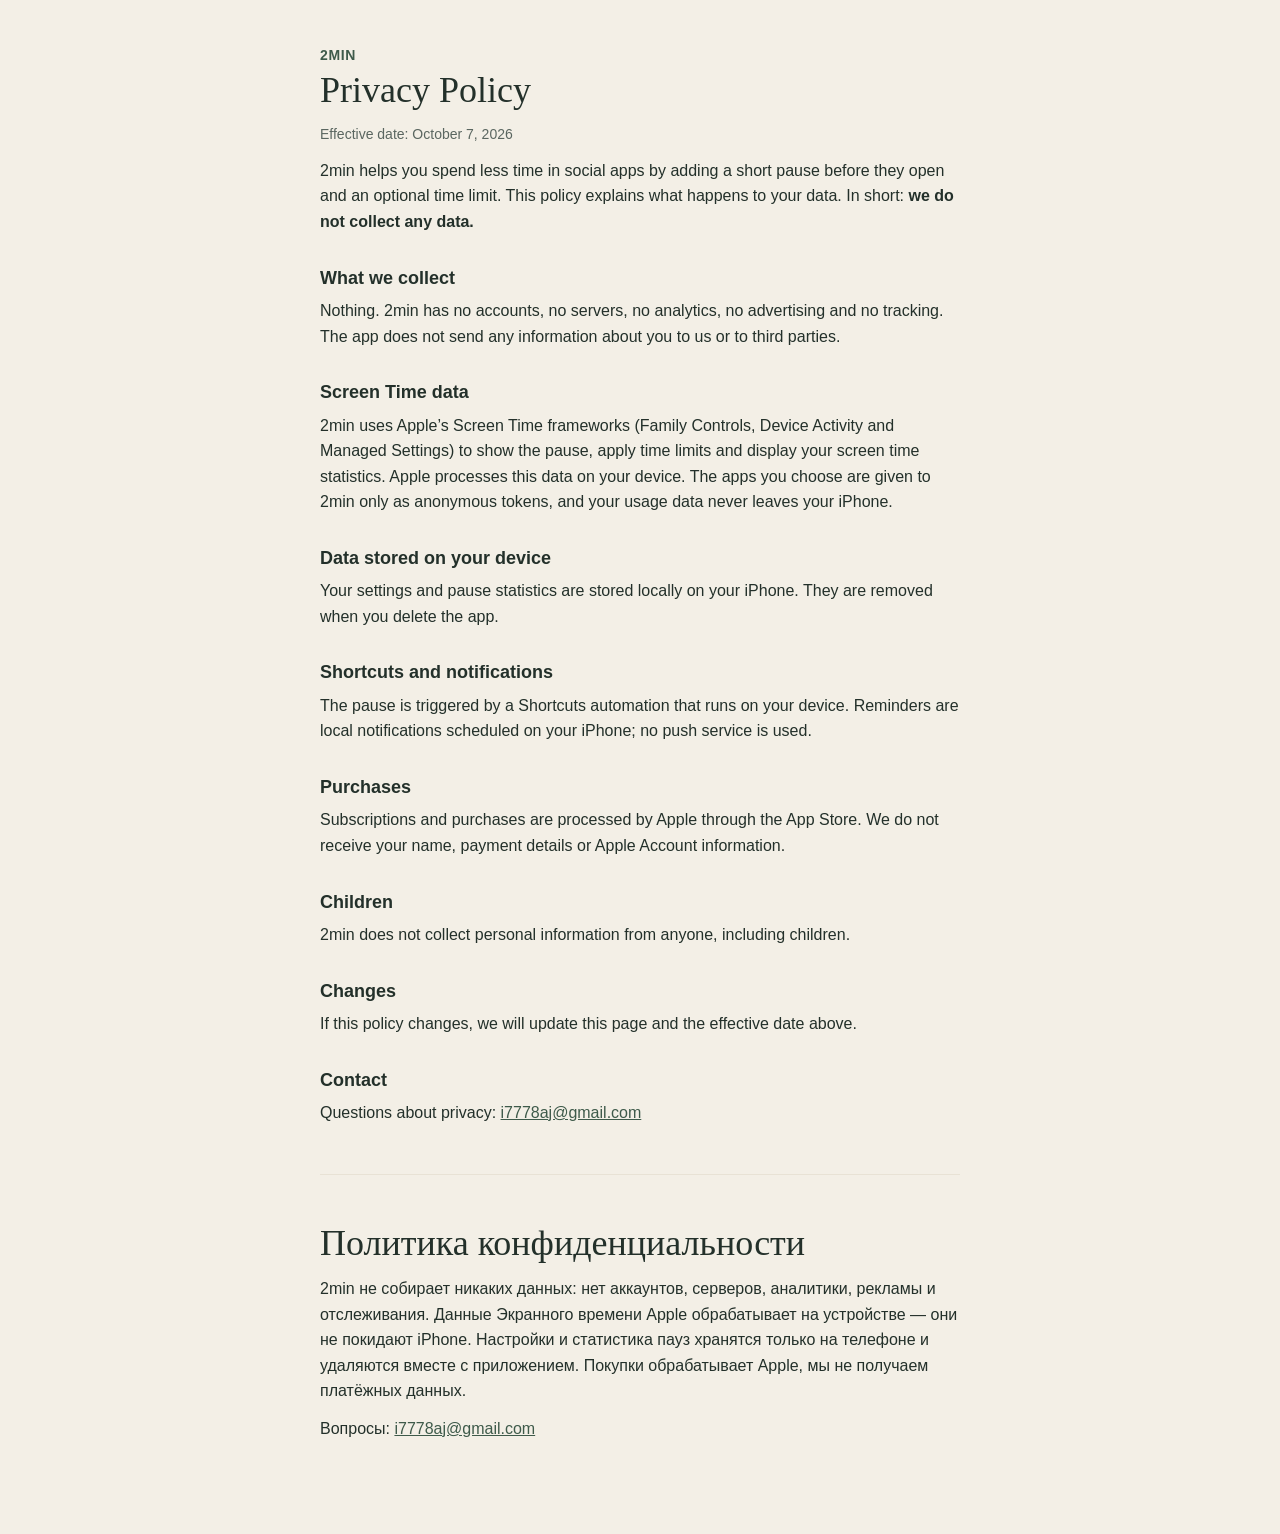
==== privacy/index.html @ c10aeeb4 "2min: privacy policy and support pages" ====
<!doctype html>
<html lang="en">
<head>
<meta charset="utf-8">
<meta name="viewport" content="width=device-width, initial-scale=1">
<title>2min — Privacy Policy</title>
<link rel="stylesheet" href="../style.css">
</head>
<body>
<main>
<p class="brand">2min</p>
<h1>Privacy Policy</h1>
<p class="muted">Effective date: October 7, 2026</p>

<p>2min helps you spend less time in social apps by adding a short pause before they open and an optional time limit. This policy explains what happens to your data. In short: <strong>we do not collect any data.</strong></p>

<h2>What we collect</h2>
<p>Nothing. 2min has no accounts, no servers, no analytics, no advertising and no tracking. The app does not send any information about you to us or to third parties.</p>

<h2>Screen Time data</h2>
<p>2min uses Apple’s Screen Time frameworks (Family Controls, Device Activity and Managed Settings) to show the pause, apply time limits and display your screen time statistics. Apple processes this data on your device. The apps you choose are given to 2min only as anonymous tokens, and your usage data never leaves your iPhone.</p>

<h2>Data stored on your device</h2>
<p>Your settings and pause statistics are stored locally on your iPhone. They are removed when you delete the app.</p>

<h2>Shortcuts and notifications</h2>
<p>The pause is triggered by a Shortcuts automation that runs on your device. Reminders are local notifications scheduled on your iPhone; no push service is used.</p>

<h2>Purchases</h2>
<p>Subscriptions and purchases are processed by Apple through the App Store. We do not receive your name, payment details or Apple Account information.</p>

<h2>Children</h2>
<p>2min does not collect personal information from anyone, including children.</p>

<h2>Changes</h2>
<p>If this policy changes, we will update this page and the effective date above.</p>

<h2>Contact</h2>
<p>Questions about privacy: <a href="mailto:i7778aj@gmail.com">i7778aj@gmail.com</a></p>

<hr>

<h1 lang="ru">Политика конфиденциальности</h1>
<div lang="ru">
<p>2min не собирает никаких данных: нет аккаунтов, серверов, аналитики, рекламы и отслеживания. Данные Экранного времени Apple обрабатывает на устройстве — они не покидают iPhone. Настройки и статистика пауз хранятся только на телефоне и удаляются вместе с приложением. Покупки обрабатывает Apple, мы не получаем платёжных данных.</p>
<p>Вопросы: <a href="mailto:i7778aj@gmail.com">i7778aj@gmail.com</a></p>
</div>
</main>
</body>
</html>
---- style.css ----
:root{--bg:#F3EFE6;--card:#FBF8F2;--ink:#23302A;--muted:#5A6660;--accent:#3E5A4A;--line:#E8E2D5}
@media (prefers-color-scheme:dark){:root{--bg:#141816;--card:#1D2320;--ink:#ECE8DF;--muted:#A9B3AD;--accent:#9FC2A9;--line:#2A322E}}
*{box-sizing:border-box}
body{margin:0;background:var(--bg);color:var(--ink);font:16px/1.6 -apple-system,BlinkMacSystemFont,"SF Pro Text","Helvetica Neue",sans-serif}
main{max-width:680px;margin:0 auto;padding:48px 20px 80px}
.brand{margin:0 0 8px;font:600 14px/1 -apple-system,sans-serif;letter-spacing:.6px;text-transform:uppercase;color:var(--accent)}
h1{margin:0 0 12px;font:500 36px/1.15 ui-serif,"New York",Georgia,serif}
h2{margin:32px 0 8px;font:600 18px/1.3 -apple-system,sans-serif}
p{margin:0 0 12px}
.muted{color:var(--muted);font-size:14px}
a{color:var(--accent)}
hr{margin:48px 0;border:0;border-top:1px solid var(--line)}
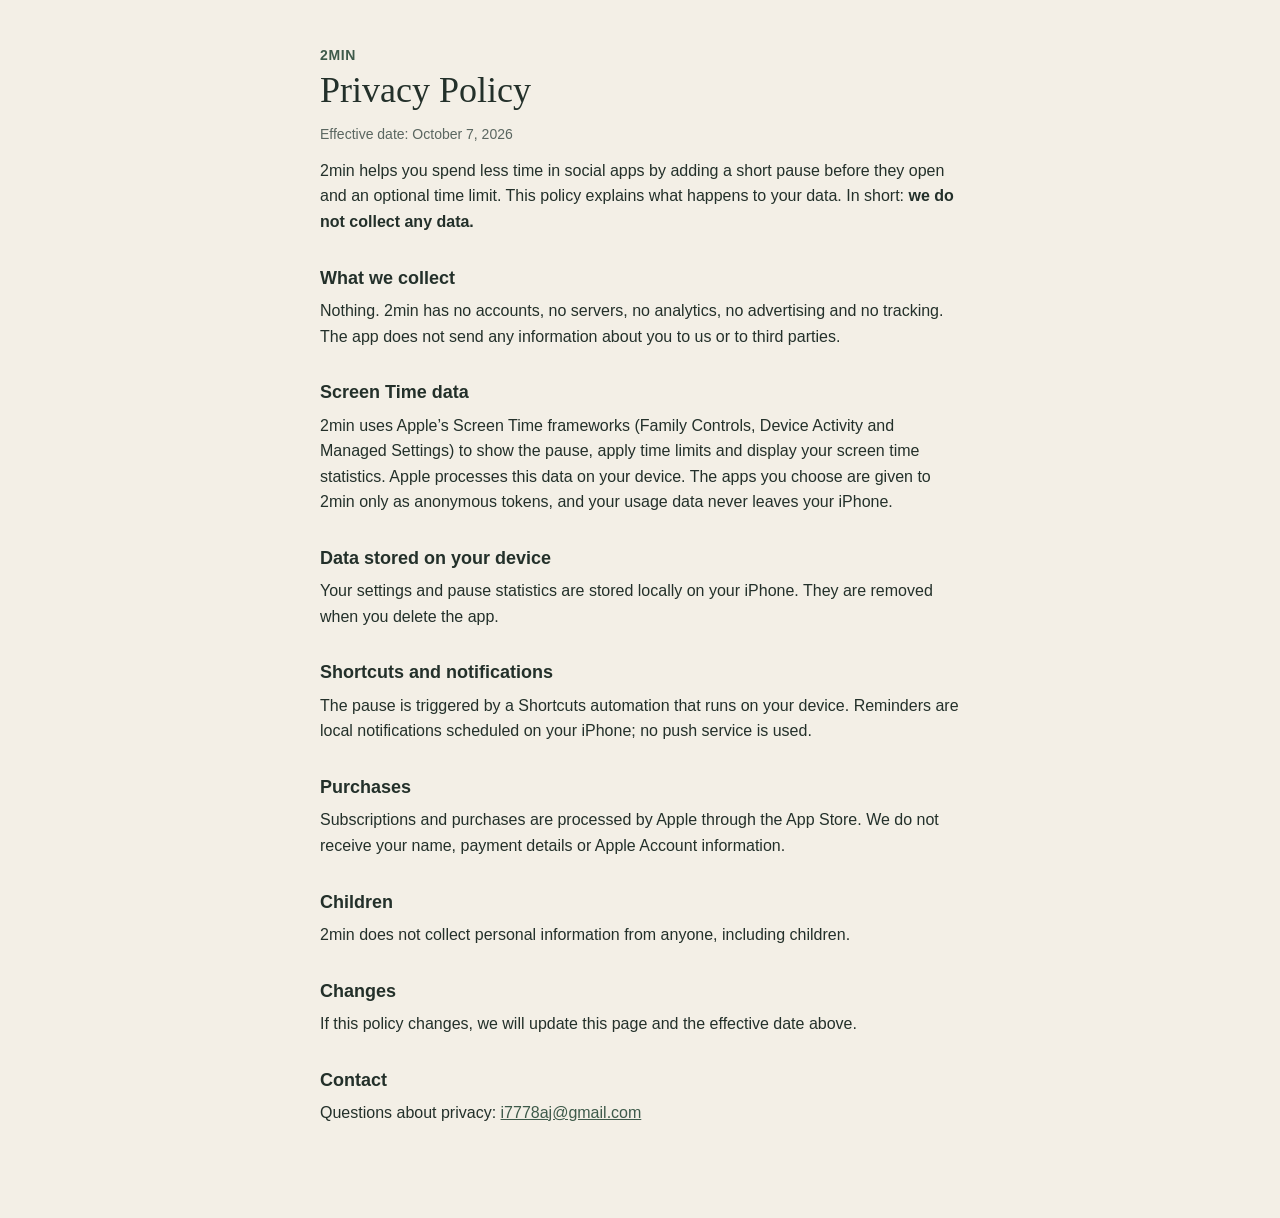
==== commit 0f626096: "English only" ====
--- a/privacy/index.html
+++ b/privacy/index.html
@@ -38,13 +38,6 @@
 <h2>Contact</h2>
 <p>Questions about privacy: <a href="mailto:i7778aj@gmail.com">i7778aj@gmail.com</a></p>
 
-<hr>
-
-<h1 lang="ru">Политика конфиденциальности</h1>
-<div lang="ru">
-<p>2min не собирает никаких данных: нет аккаунтов, серверов, аналитики, рекламы и отслеживания. Данные Экранного времени Apple обрабатывает на устройстве — они не покидают iPhone. Настройки и статистика пауз хранятся только на телефоне и удаляются вместе с приложением. Покупки обрабатывает Apple, мы не получаем платёжных данных.</p>
-<p>Вопросы: <a href="mailto:i7778aj@gmail.com">i7778aj@gmail.com</a></p>
-</div>
 </main>
 </body>
 </html>
